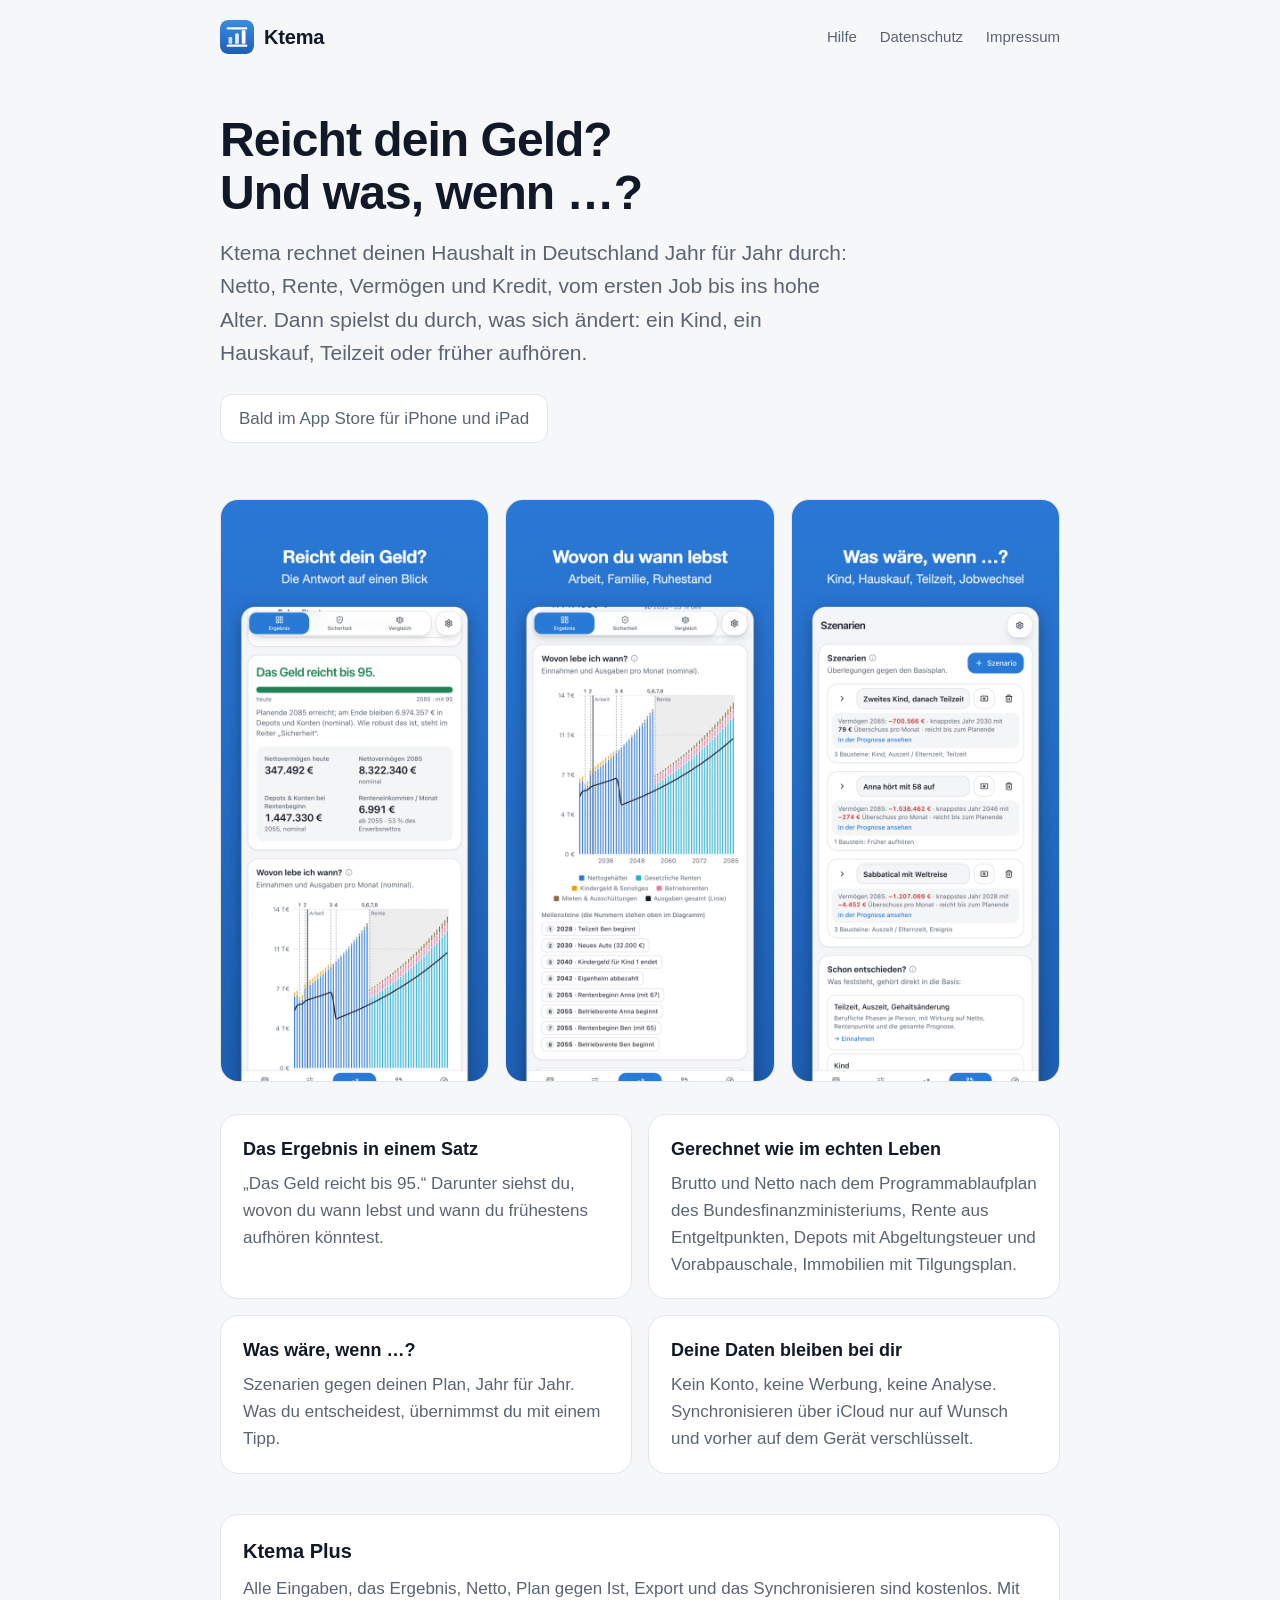
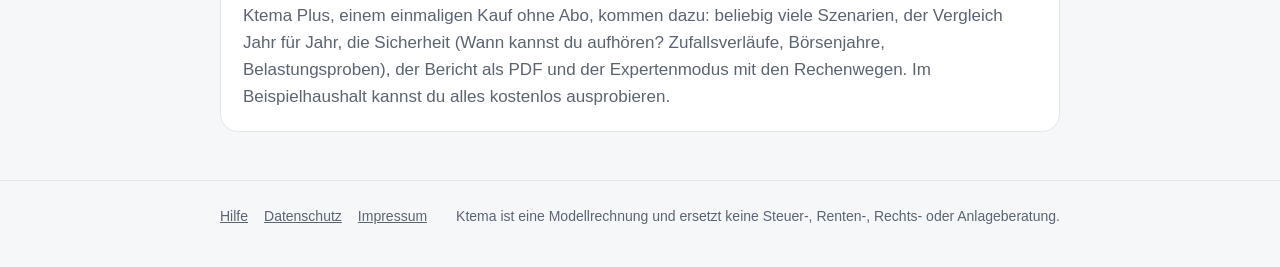
==== index.html @ 3a14bbde "Website von Ktema: Startseite, Impressum, Datenschutz, Hilfe" ====
<!doctype html>
<html lang="de">
<head>
  <meta charset="utf-8">
  <meta name="viewport" content="width=device-width, initial-scale=1">
  <title>Ktema: Finanzplan für deinen Haushalt</title>
  <meta name="description" content="Ktema rechnet deinen Haushalt Jahr für Jahr durch und zeigt, was sich ändert, wenn das Leben anders kommt. Ohne Konto, ohne Werbung, alles auf dem Gerät.">
  <link rel="icon" href="icon.svg" type="image/svg+xml">
  <link rel="apple-touch-icon" href="apple-touch-icon.png">
  <link rel="stylesheet" href="style.css">
  <meta name="theme-color" content="#2a78d6">
  <meta property="og:type" content="website">
  <meta property="og:url" content="https://ktema.de/">
  <meta property="og:title" content="Ktema: Finanzplan für deinen Haushalt">
  <meta property="og:description" content="Reicht dein Geld? Und was, wenn …? Ktema rechnet deinen Haushalt Jahr für Jahr durch. Ohne Konto, ohne Werbung.">
  <meta property="og:image" content="https://ktema.de/bilder/teilen.png">
  <meta property="og:image:width" content="1200">
  <meta property="og:image:height" content="630">
  <meta name="twitter:card" content="summary_large_image">
</head>
<body>
  <header class="top">
    <div class="wrap">
      <a class="brand" href="./"><img src="icon.svg" alt="">Ktema</a>
      <nav>
        <a href="hilfe/">Hilfe</a>
        <a href="datenschutz/">Datenschutz</a>
        <a href="impressum/">Impressum</a>
      </nav>
    </div>
  </header>

  <main>
    <section class="hero">
      <div class="wrap">
        <h1>Reicht dein Geld?<br>Und was, wenn …?</h1>
        <p class="lead">Ktema rechnet deinen Haushalt in Deutschland Jahr für Jahr durch: Netto, Rente, Vermögen und Kredit,
          vom ersten Job bis ins hohe Alter. Dann spielst du durch, was sich ändert: ein Kind, ein Hauskauf, Teilzeit oder
          früher aufhören.</p>
        <span class="badge soon">Bald im App Store für iPhone und iPad</span>
      </div>
    </section>

    <div class="wrap">
      <div class="shots">
        <img src="bilder/ergebnis.png" alt="Ergebnis der Prognose: Das Geld reicht bis 95." width="600" height="1304">
        <img src="bilder/lebensgrafik.png" alt="Lebensgrafik: wovon du in welchem Lebensabschnitt lebst" width="600" height="1304">
        <img src="bilder/szenarien.png" alt="Szenarien: Kind, Hauskauf, Teilzeit, Jobwechsel" width="600" height="1304">
      </div>

      <div class="features">
        <div class="card">
          <h2>Das Ergebnis in einem Satz</h2>
          <p>„Das Geld reicht bis 95.“ Darunter siehst du, wovon du wann lebst und wann du frühestens aufhören könntest.</p>
        </div>
        <div class="card">
          <h2>Gerechnet wie im echten Leben</h2>
          <p>Brutto und Netto nach dem Programmablaufplan des Bundesfinanzministeriums, Rente aus Entgeltpunkten,
            Depots mit Abgeltungsteuer und Vorabpauschale, Immobilien mit Tilgungsplan.</p>
        </div>
        <div class="card">
          <h2>Was wäre, wenn …?</h2>
          <p>Szenarien gegen deinen Plan, Jahr für Jahr. Was du entscheidest, übernimmst du mit einem Tipp.</p>
        </div>
        <div class="card">
          <h2>Deine Daten bleiben bei dir</h2>
          <p>Kein Konto, keine Werbung, keine Analyse. Synchronisieren über iCloud nur auf Wunsch und vorher auf dem
            Gerät verschlüsselt.</p>
        </div>
      </div>

      <section class="card plus">
        <h2>Ktema Plus</h2>
        <p>Alle Eingaben, das Ergebnis, Netto, Plan gegen Ist, Export und das Synchronisieren sind kostenlos. Mit Ktema Plus,
          einem einmaligen Kauf ohne Abo, kommen dazu: beliebig viele Szenarien, der Vergleich Jahr für Jahr, die Sicherheit
          (Wann kannst du aufhören? Zufallsverläufe, Börsenjahre, Belastungsproben), der Bericht als PDF und der Expertenmodus
          mit den Rechenwegen. Im Beispielhaushalt kannst du alles kostenlos ausprobieren.</p>
      </section>
    </div>
  </main>

  <footer>
    <div class="wrap">
      <div><a href="hilfe/">Hilfe</a><a href="datenschutz/">Datenschutz</a><a href="impressum/">Impressum</a></div>
      <div>Ktema ist eine Modellrechnung und ersetzt keine Steuer-, Renten-, Rechts- oder Anlageberatung.</div>
    </div>
  </footer>
</body>
</html>
---- style.css ----
/* Website von Ktema: eine Datei, ohne Schriften, Skripte oder Dienste von fremden Servern */
:root {
  --bg: #f6f7f9;
  --paper: #ffffff;
  --ink: #111827;
  --muted: #5b6472;
  --line: #e3e6eb;
  --accent: #2a78d6;
  --accent-ink: #ffffff;
  color-scheme: light dark;
}
@media (prefers-color-scheme: dark) {
  :root {
    --bg: #0f1216;
    --paper: #171b21;
    --ink: #eef1f5;
    --muted: #9aa3af;
    --line: #2a3038;
    --accent: #4b93ea;
  }
}
* { box-sizing: border-box; }
html { -webkit-text-size-adjust: 100%; }
body {
  margin: 0;
  background: var(--bg);
  color: var(--ink);
  font: 17px/1.6 -apple-system, BlinkMacSystemFont, 'Segoe UI', Roboto, 'Helvetica Neue', Arial, sans-serif;
}
a { color: var(--accent); }
.wrap { max-width: 880px; margin: 0 auto; padding: 0 20px; }

header.top { padding: 20px 0; }
header.top .wrap { display: flex; align-items: center; justify-content: space-between; gap: 16px; flex-wrap: wrap; }
.brand { display: inline-flex; align-items: center; gap: 10px; color: var(--ink); text-decoration: none; font-weight: 700; font-size: 20px; letter-spacing: -0.01em; }
.brand img { width: 34px; height: 34px; border-radius: 8px; }
nav a { color: var(--muted); text-decoration: none; margin-left: 18px; font-size: 15px; }
nav a:first-child { margin-left: 0; }
nav a:hover, nav a[aria-current='page'] { color: var(--ink); }

.hero { padding: 40px 0 24px; }
.hero h1 { font-size: clamp(32px, 6vw, 48px); line-height: 1.1; letter-spacing: -0.02em; margin: 0 0 16px; }
.hero p.lead { font-size: clamp(18px, 2.4vw, 21px); color: var(--muted); max-width: 640px; margin: 0 0 24px; }
.badge { display: inline-block; background: var(--accent); color: var(--accent-ink); padding: 10px 18px; border-radius: 12px; font-weight: 600; text-decoration: none; }
.badge.soon { background: var(--paper); color: var(--muted); border: 1px solid var(--line); font-weight: 500; }

.shots { display: grid; grid-template-columns: repeat(3, 1fr); gap: 16px; margin: 32px 0; }
.shots img { width: 100%; height: auto; border-radius: 18px; border: 1px solid var(--line); background: var(--paper); }
@media (max-width: 640px) {
  .shots { grid-template-columns: repeat(3, 72%); overflow-x: auto; scroll-snap-type: x mandatory; padding-bottom: 8px; }
  .shots img { scroll-snap-align: start; }
}

.features { display: grid; grid-template-columns: repeat(2, 1fr); gap: 16px; margin: 24px 0 40px; }
@media (max-width: 640px) { .features { grid-template-columns: 1fr; } }
.card { background: var(--paper); border: 1px solid var(--line); border-radius: 18px; padding: 20px 22px; }
.card h2, .card h3 { margin: 0 0 6px; font-size: 18px; }
.card p { margin: 0; color: var(--muted); }
.card.plus { margin: 0 0 48px; }
.card.plus h2 { font-size: 20px; margin-bottom: 8px; }

main.page { padding: 16px 0 48px; }
main.page h1 { font-size: 32px; letter-spacing: -0.01em; margin: 8px 0 20px; }
main.page h2 { font-size: 20px; margin: 32px 0 8px; }
main.page h3 { font-size: 17px; margin: 20px 0 4px; }
main.page p, main.page li { color: var(--ink); }
main.page .muted { color: var(--muted); }
address { font-style: normal; }

details { background: var(--paper); border: 1px solid var(--line); border-radius: 14px; padding: 14px 18px; margin: 10px 0; }
details summary { cursor: pointer; font-weight: 600; }
details p { margin: 10px 0 0; }

footer { border-top: 1px solid var(--line); padding: 24px 0 40px; color: var(--muted); font-size: 14px; }
footer .wrap { display: flex; justify-content: space-between; gap: 12px; flex-wrap: wrap; }
footer a { color: var(--muted); margin-right: 16px; }
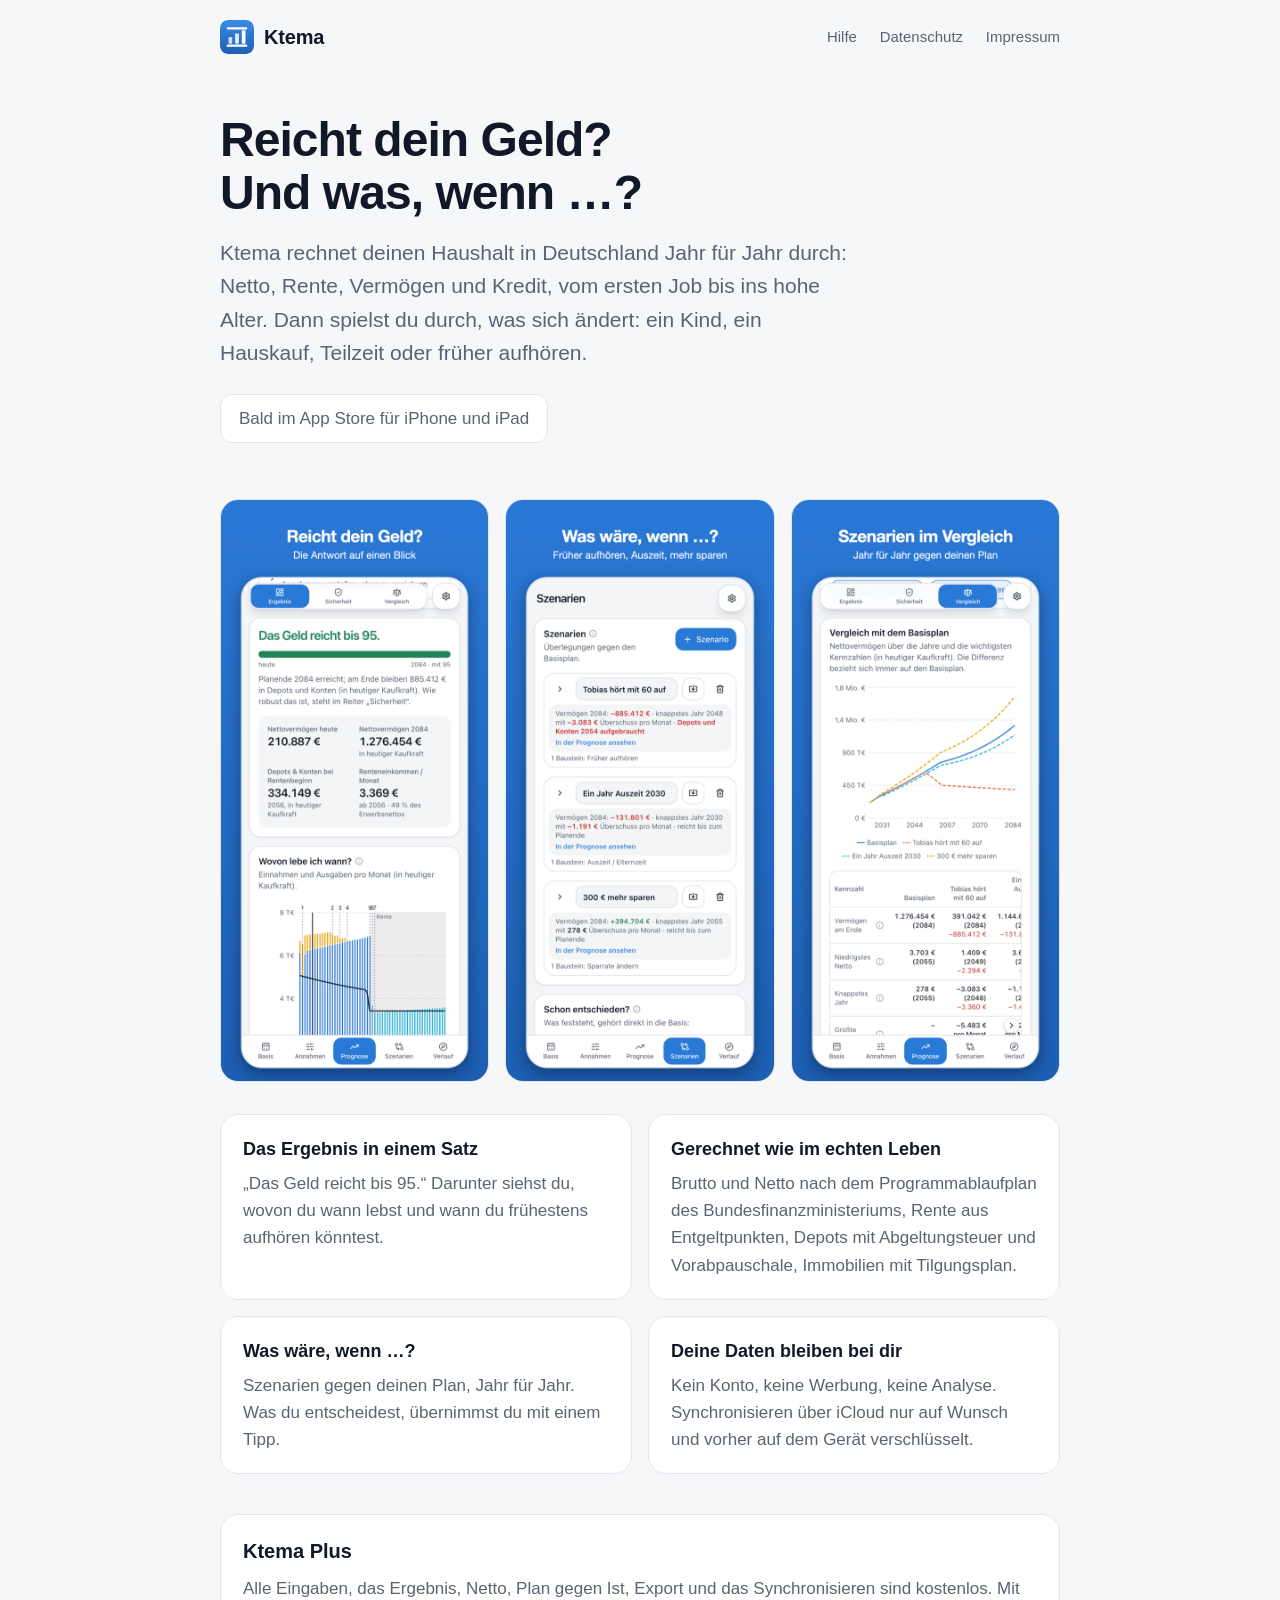
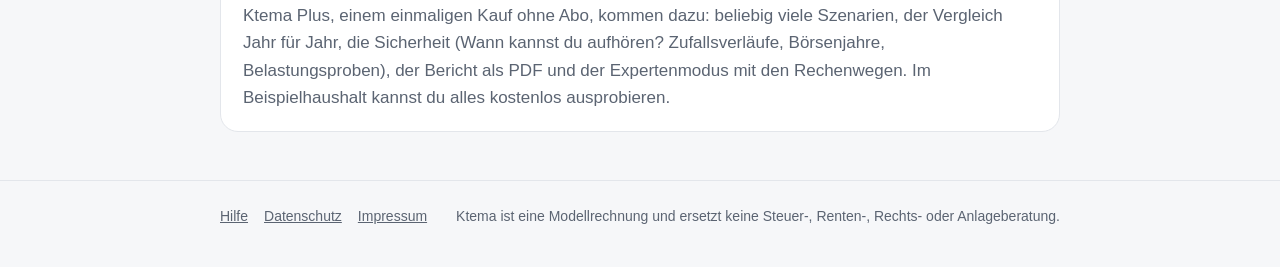
==== commit e65d12a2: "Neue Bildschirmfotos: Ergebnis, Szenarien, Vergleich" ====
--- a/index.html
+++ b/index.html
@@ -44,8 +44,8 @@
     <div class="wrap">
       <div class="shots">
         <img src="bilder/ergebnis.png" alt="Ergebnis der Prognose: Das Geld reicht bis 95." width="600" height="1304">
-        <img src="bilder/lebensgrafik.png" alt="Lebensgrafik: wovon du in welchem Lebensabschnitt lebst" width="600" height="1304">
-        <img src="bilder/szenarien.png" alt="Szenarien: Kind, Hauskauf, Teilzeit, Jobwechsel" width="600" height="1304">
+        <img src="bilder/szenarien.png" alt="Szenarien: früher aufhören, Auszeit, mehr sparen" width="600" height="1304">
+        <img src="bilder/vergleich.png" alt="Szenarien im Vergleich: Jahr für Jahr gegen den Plan" width="600" height="1304">
       </div>
 
       <div class="features">
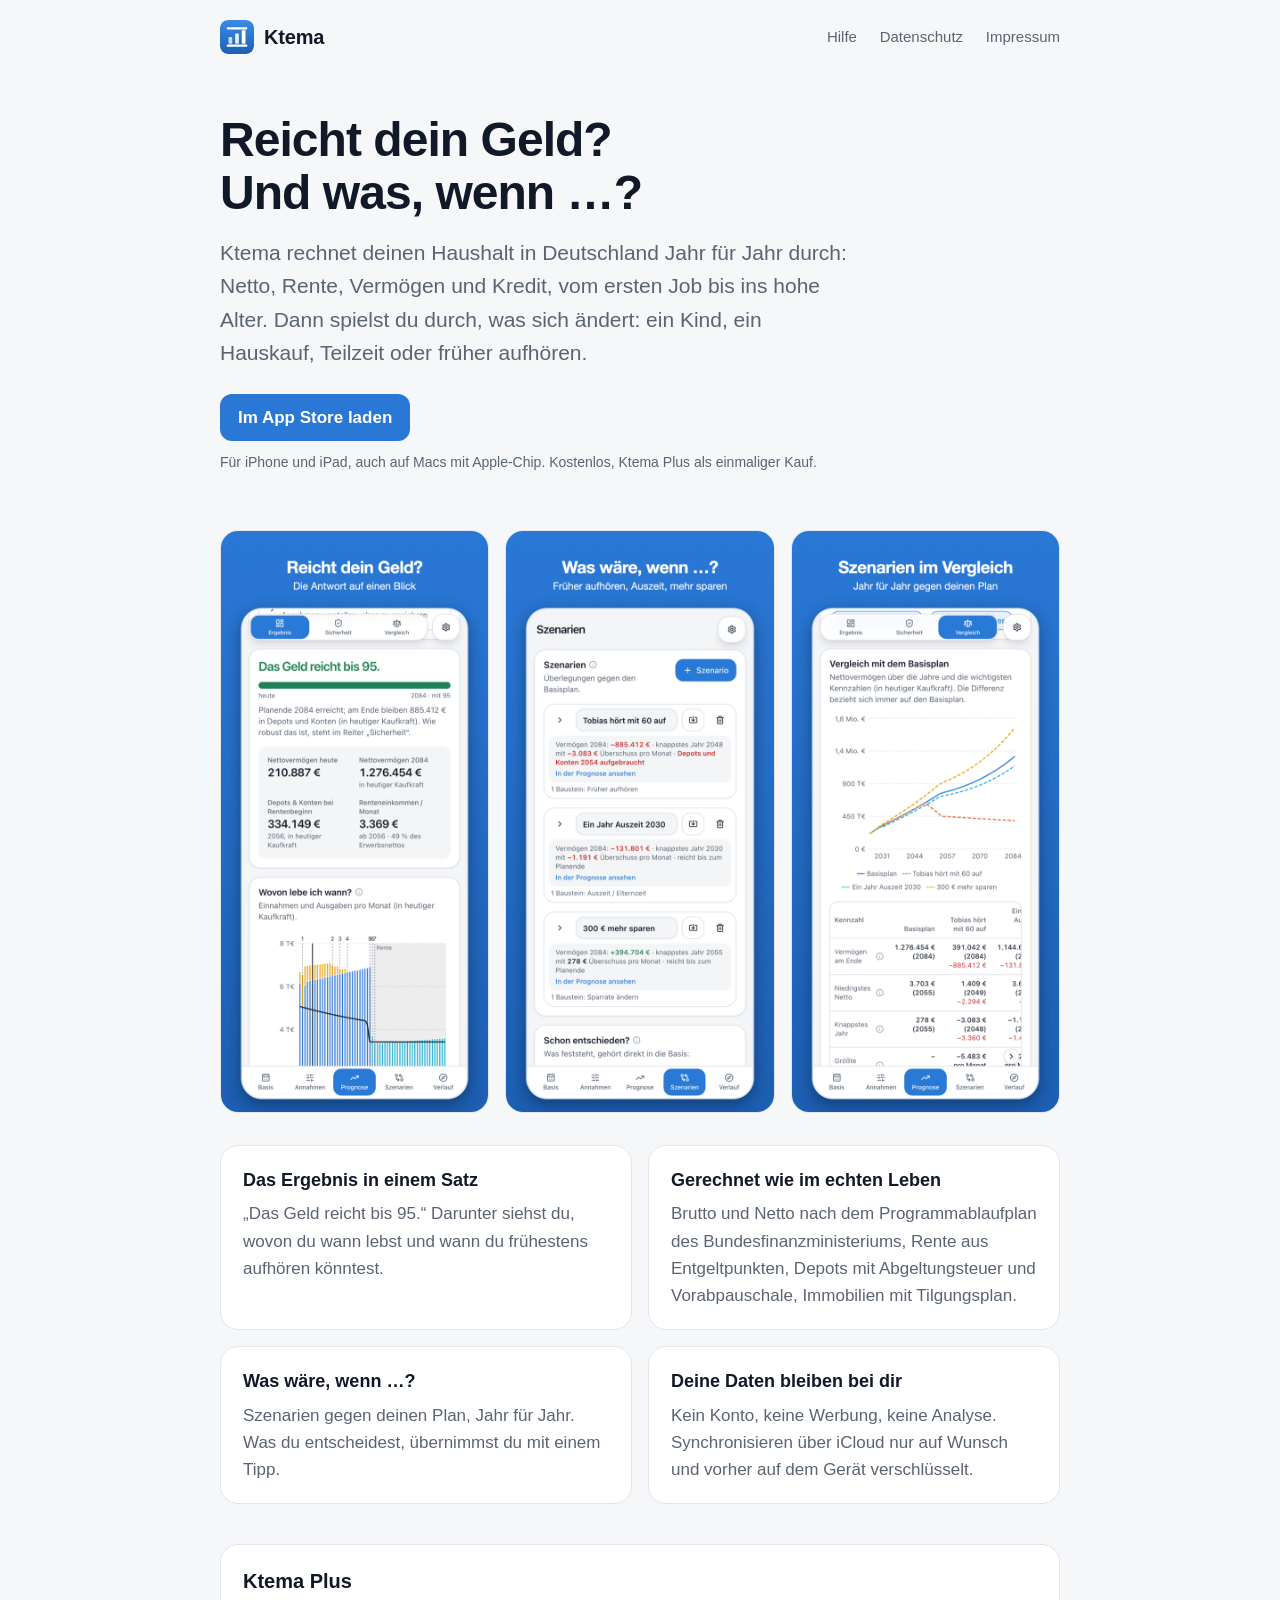
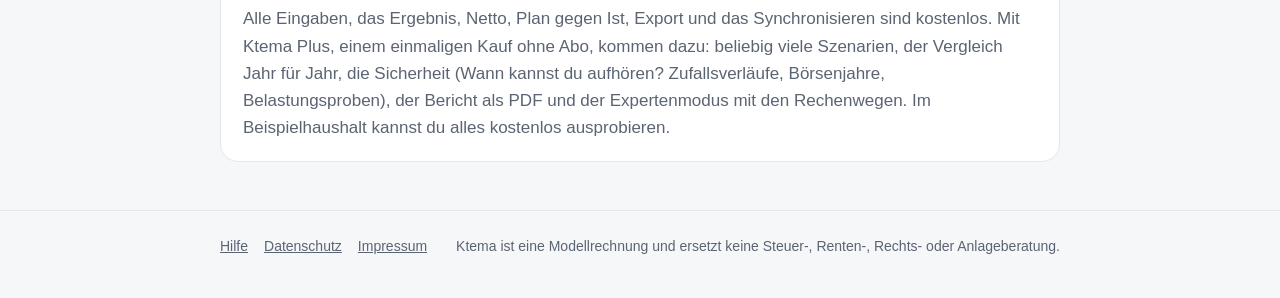
==== commit d81dcb63: "App-Store-Link statt „Bald im App Store“" ====
--- a/index.html
+++ b/index.html
@@ -37,7 +37,8 @@
         <p class="lead">Ktema rechnet deinen Haushalt in Deutschland Jahr für Jahr durch: Netto, Rente, Vermögen und Kredit,
           vom ersten Job bis ins hohe Alter. Dann spielst du durch, was sich ändert: ein Kind, ein Hauskauf, Teilzeit oder
           früher aufhören.</p>
-        <span class="badge soon">Bald im App Store für iPhone und iPad</span>
+        <a class="badge" href="https://apps.apple.com/de/app/id6823121741" rel="noopener noreferrer">Im App Store laden</a>
+        <p class="note">Für iPhone und iPad, auch auf Macs mit Apple-Chip. Kostenlos, Ktema Plus als einmaliger Kauf.</p>
       </div>
     </section>
 
--- a/style.css
+++ b/style.css
@@ -42,7 +42,7 @@
 .hero h1 { font-size: clamp(32px, 6vw, 48px); line-height: 1.1; letter-spacing: -0.02em; margin: 0 0 16px; }
 .hero p.lead { font-size: clamp(18px, 2.4vw, 21px); color: var(--muted); max-width: 640px; margin: 0 0 24px; }
 .badge { display: inline-block; background: var(--accent); color: var(--accent-ink); padding: 10px 18px; border-radius: 12px; font-weight: 600; text-decoration: none; }
-.badge.soon { background: var(--paper); color: var(--muted); border: 1px solid var(--line); font-weight: 500; }
+.note { margin: 10px 0 0; font-size: 14px; color: var(--muted); }
 
 .shots { display: grid; grid-template-columns: repeat(3, 1fr); gap: 16px; margin: 32px 0; }
 .shots img { width: 100%; height: auto; border-radius: 18px; border: 1px solid var(--line); background: var(--paper); }
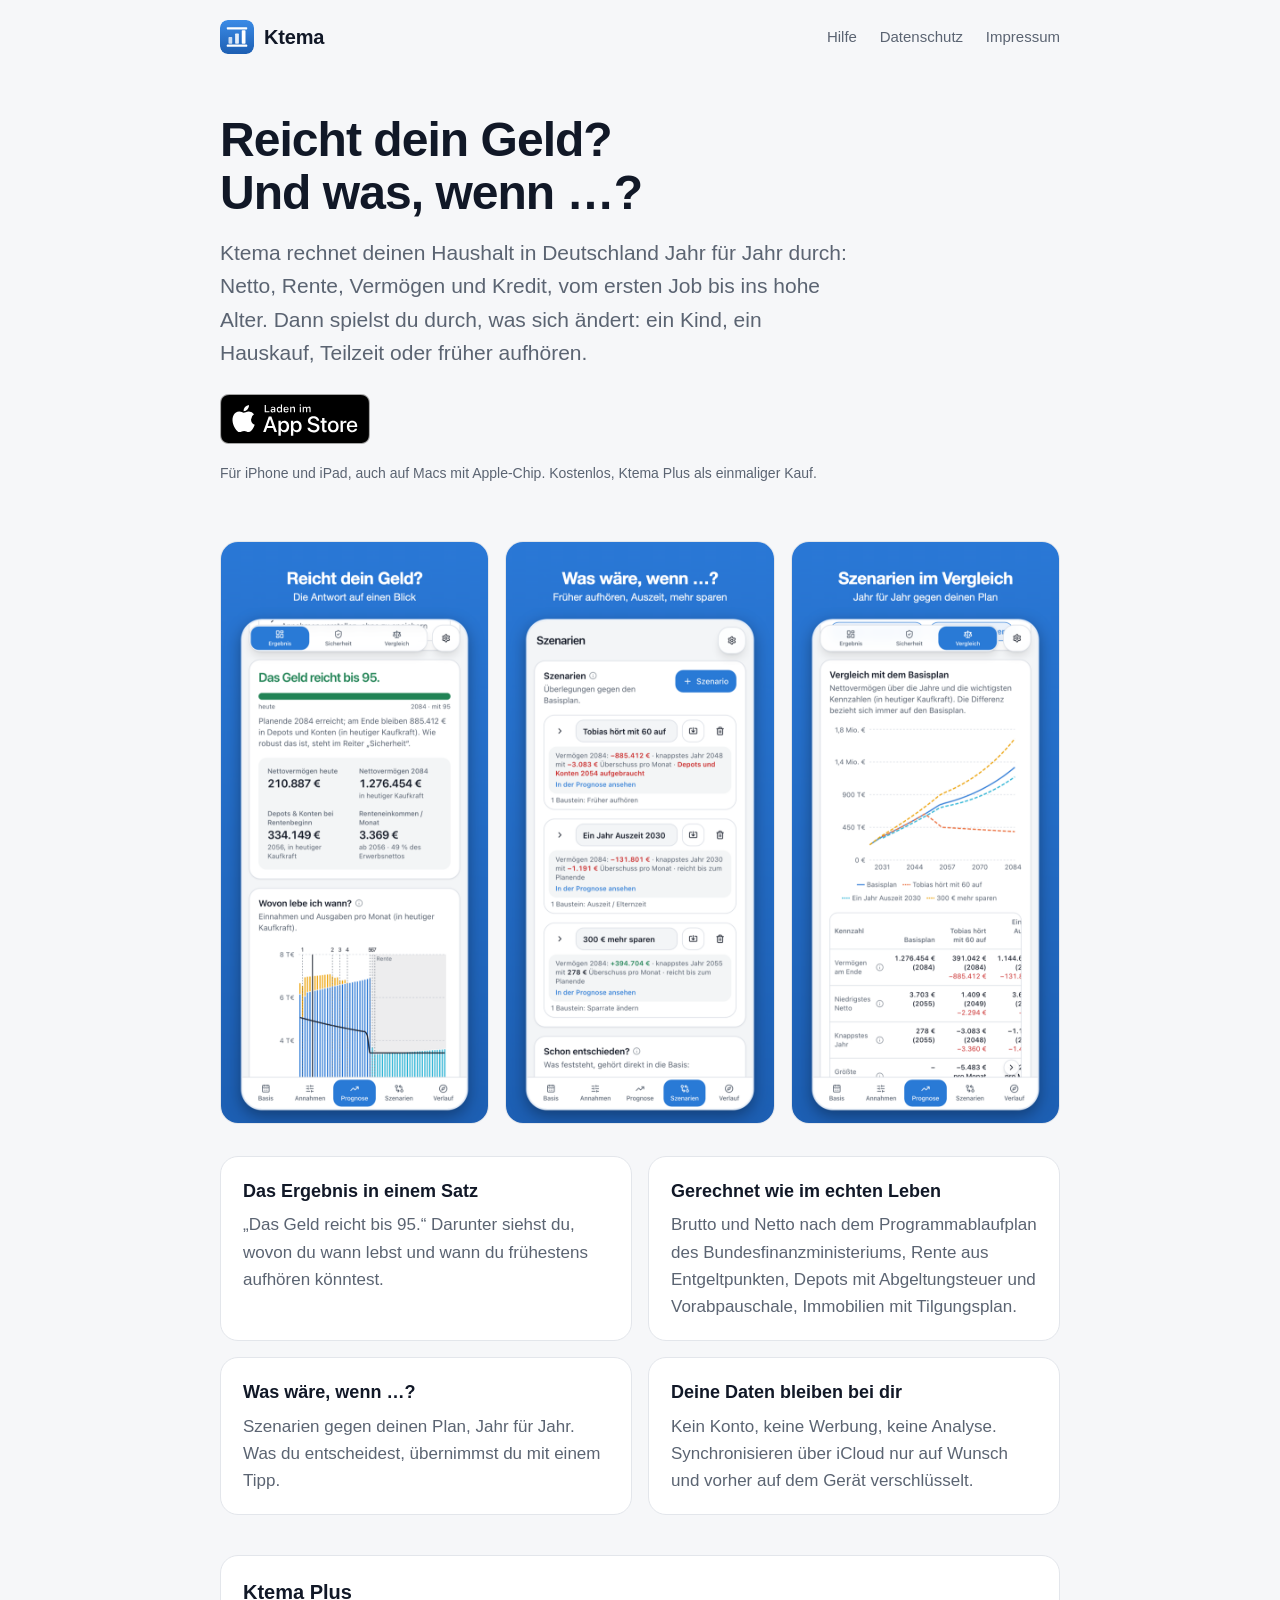
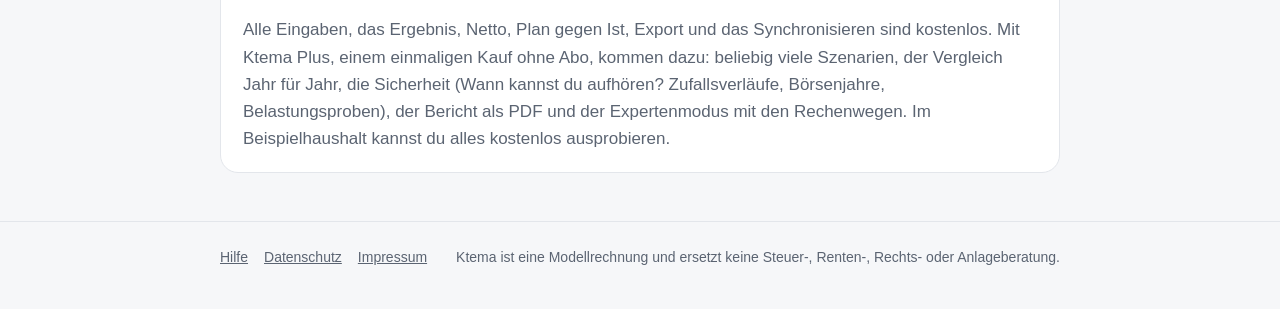
==== commit 06a63808: "Offizielles Abzeichen „Laden im App Store“, hell und dunkel" ====
--- a/index.html
+++ b/index.html
@@ -37,7 +37,12 @@
         <p class="lead">Ktema rechnet deinen Haushalt in Deutschland Jahr für Jahr durch: Netto, Rente, Vermögen und Kredit,
           vom ersten Job bis ins hohe Alter. Dann spielst du durch, was sich ändert: ein Kind, ein Hauskauf, Teilzeit oder
           früher aufhören.</p>
-        <a class="badge" href="https://apps.apple.com/de/app/id6823121741" rel="noopener noreferrer">Im App Store laden</a>
+        <a class="store" href="https://apps.apple.com/de/app/id6823121741" rel="noopener noreferrer">
+          <picture>
+            <source srcset="bilder/app-store-weiss.svg" media="(prefers-color-scheme: dark)">
+            <img src="bilder/app-store-schwarz.svg" alt="Laden im App Store" width="150" height="50">
+          </picture>
+        </a>
         <p class="note">Für iPhone und iPad, auch auf Macs mit Apple-Chip. Kostenlos, Ktema Plus als einmaliger Kauf.</p>
       </div>
     </section>
--- a/style.css
+++ b/style.css
@@ -41,7 +41,8 @@
 .hero { padding: 40px 0 24px; }
 .hero h1 { font-size: clamp(32px, 6vw, 48px); line-height: 1.1; letter-spacing: -0.02em; margin: 0 0 16px; }
 .hero p.lead { font-size: clamp(18px, 2.4vw, 21px); color: var(--muted); max-width: 640px; margin: 0 0 24px; }
-.badge { display: inline-block; background: var(--accent); color: var(--accent-ink); padding: 10px 18px; border-radius: 12px; font-weight: 600; text-decoration: none; }
+.store { display: inline-block; line-height: 0; }
+.store img { height: 50px; width: auto; }
 .note { margin: 10px 0 0; font-size: 14px; color: var(--muted); }
 
 .shots { display: grid; grid-template-columns: repeat(3, 1fr); gap: 16px; margin: 32px 0; }
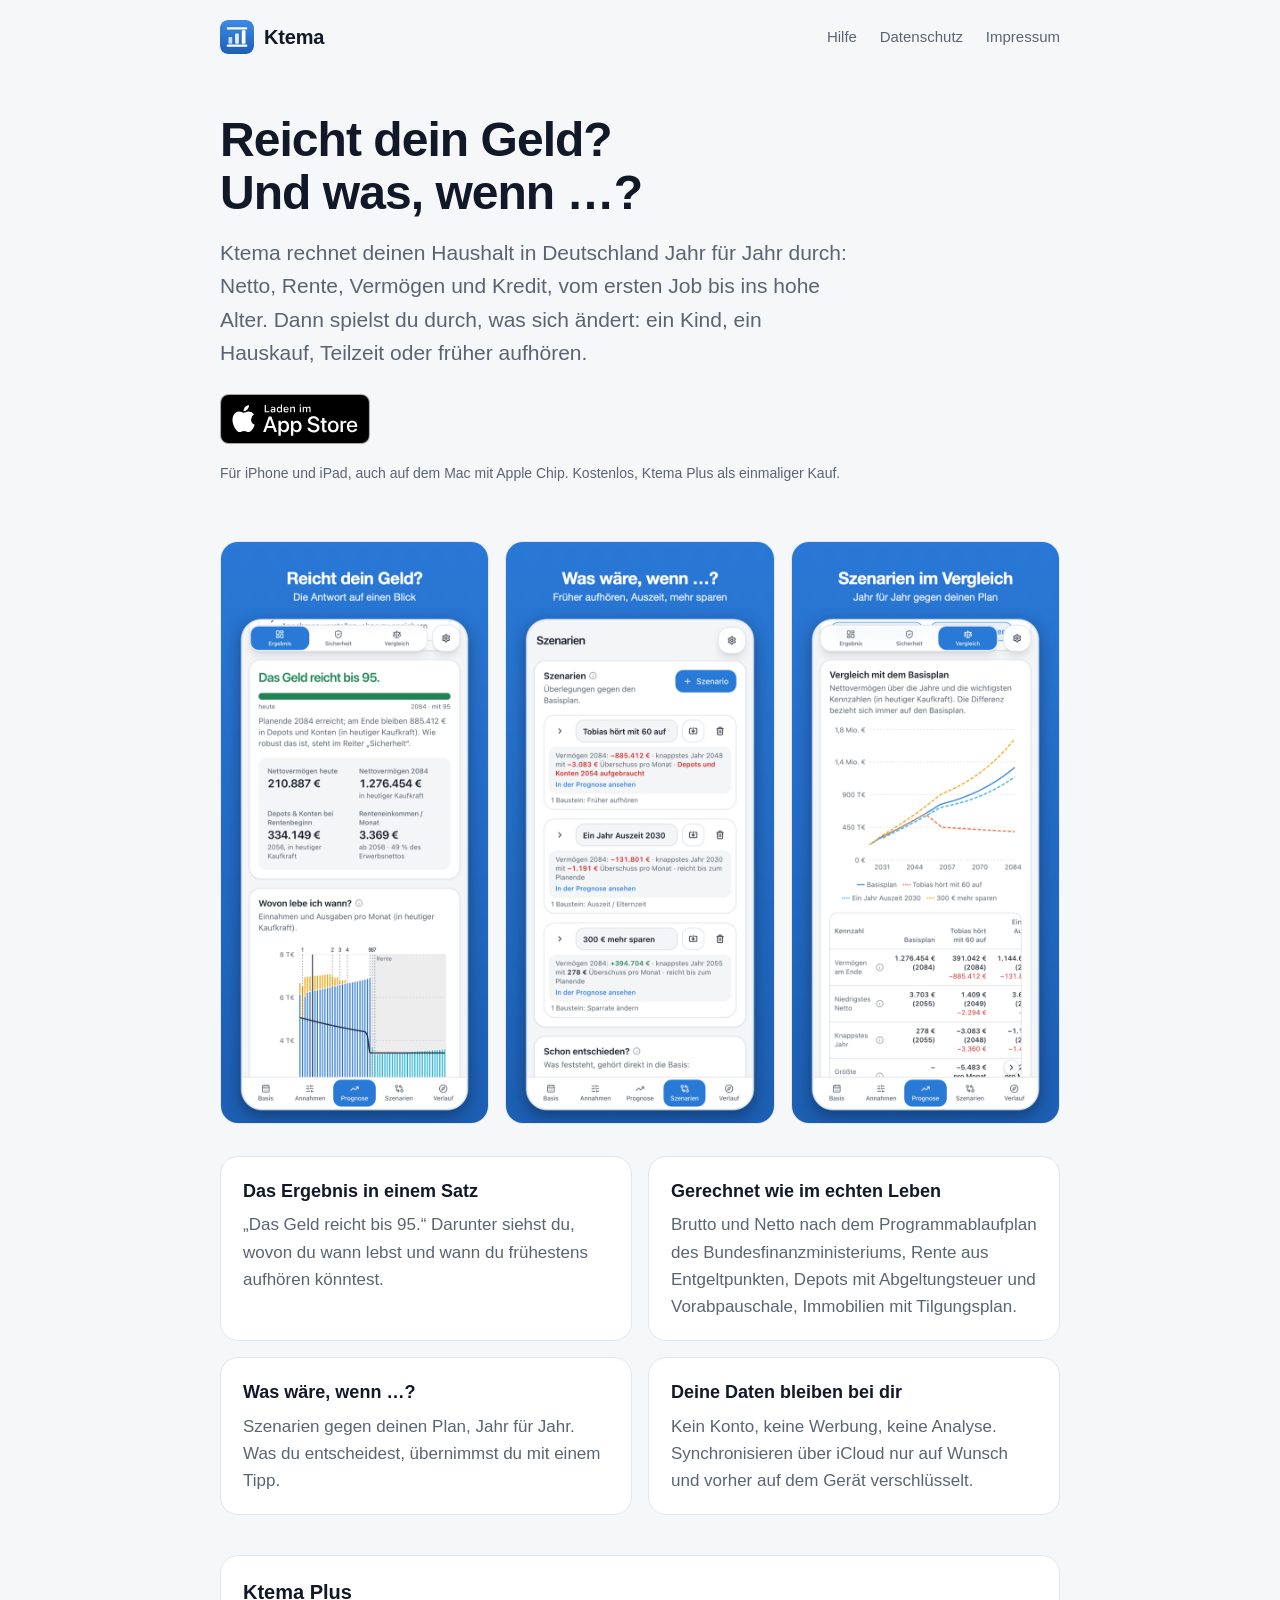
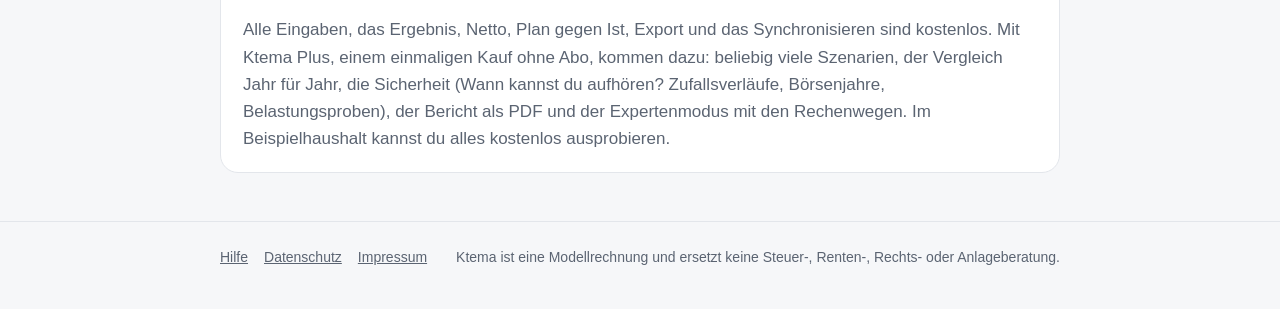
==== commit 2cc0d556: "Markenhinweis für Apple, Produktnamen nach Apples Regeln" ====
--- a/index.html
+++ b/index.html
@@ -43,7 +43,7 @@
             <img src="bilder/app-store-schwarz.svg" alt="Laden im App Store" width="150" height="50">
           </picture>
         </a>
-        <p class="note">Für iPhone und iPad, auch auf Macs mit Apple-Chip. Kostenlos, Ktema Plus als einmaliger Kauf.</p>
+        <p class="note">Für iPhone und iPad, auch auf dem Mac mit Apple Chip. Kostenlos, Ktema Plus als einmaliger Kauf.</p>
       </div>
     </section>
 
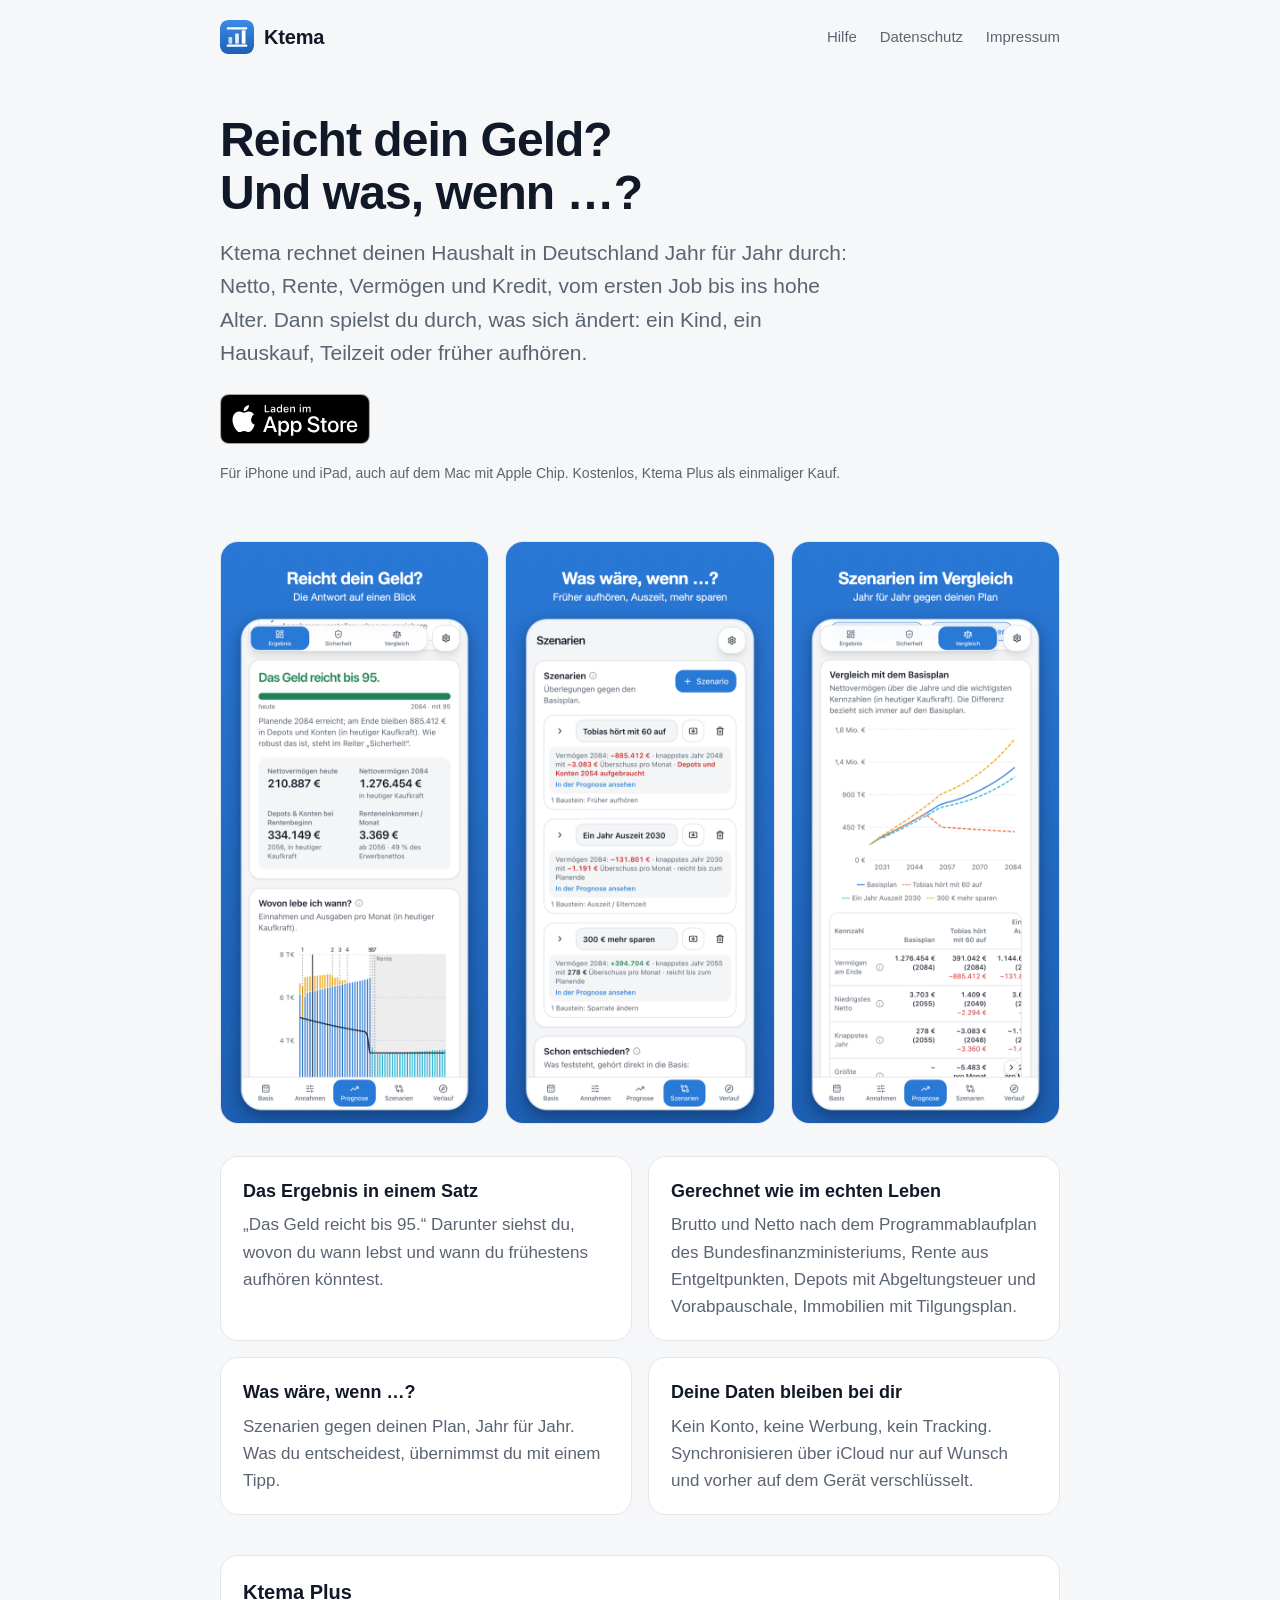
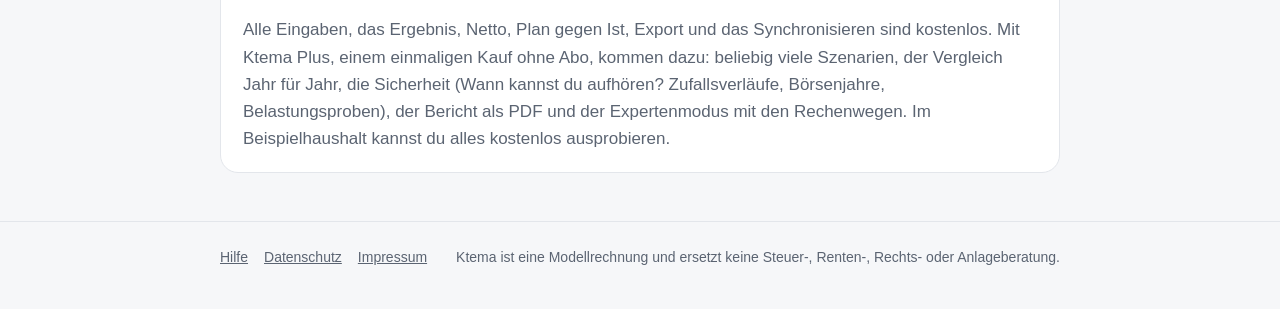
==== commit b2f24435: "Startseite: kein Tracking statt keine Analyse" ====
--- a/index.html
+++ b/index.html
@@ -70,7 +70,7 @@
         </div>
         <div class="card">
           <h2>Deine Daten bleiben bei dir</h2>
-          <p>Kein Konto, keine Werbung, keine Analyse. Synchronisieren über iCloud nur auf Wunsch und vorher auf dem
+          <p>Kein Konto, keine Werbung, kein Tracking. Synchronisieren über iCloud nur auf Wunsch und vorher auf dem
             Gerät verschlüsselt.</p>
         </div>
       </div>
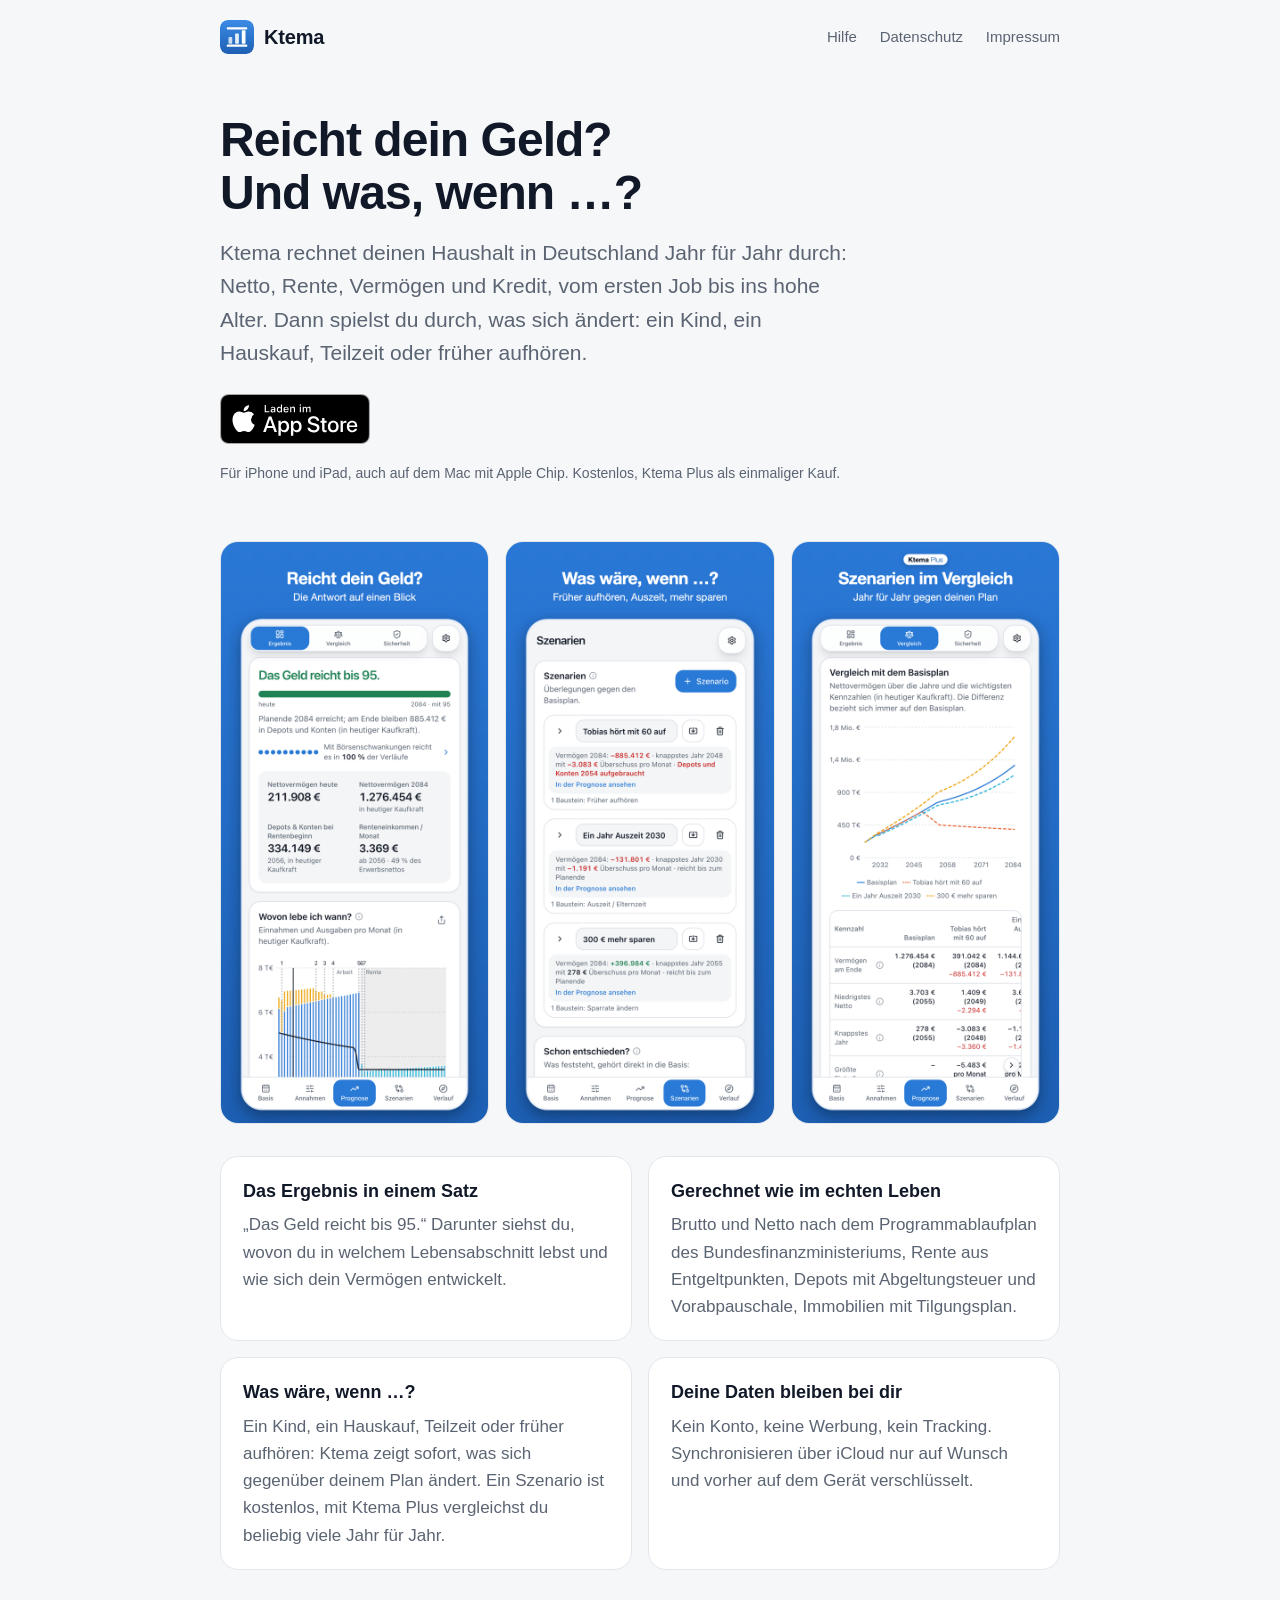
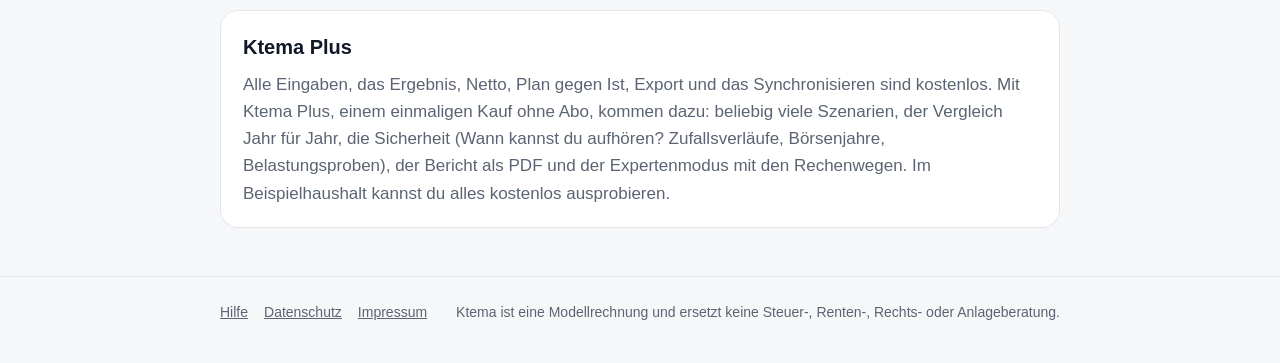
==== commit d8c3010b: "Bilder von Version 1.0.1, Untertitel wie im App Store, Plus korrekt gekennzeichnet" ====
--- a/index.html
+++ b/index.html
@@ -3,7 +3,7 @@
 <head>
   <meta charset="utf-8">
   <meta name="viewport" content="width=device-width, initial-scale=1">
-  <title>Ktema: Finanzplan für deinen Haushalt</title>
+  <title>Ktema: Rente, Netto &amp; Vermögen planen</title>
   <meta name="description" content="Ktema rechnet deinen Haushalt Jahr für Jahr durch und zeigt, was sich ändert, wenn das Leben anders kommt. Ohne Konto, ohne Werbung, alles auf dem Gerät.">
   <link rel="icon" href="icon.svg" type="image/svg+xml">
   <link rel="apple-touch-icon" href="apple-touch-icon.png">
@@ -11,7 +11,7 @@
   <meta name="theme-color" content="#2a78d6">
   <meta property="og:type" content="website">
   <meta property="og:url" content="https://ktema.de/">
-  <meta property="og:title" content="Ktema: Finanzplan für deinen Haushalt">
+  <meta property="og:title" content="Ktema: Rente, Netto &amp; Vermögen planen">
   <meta property="og:description" content="Reicht dein Geld? Und was, wenn …? Ktema rechnet deinen Haushalt Jahr für Jahr durch. Ohne Konto, ohne Werbung.">
   <meta property="og:image" content="https://ktema.de/bilder/teilen.png">
   <meta property="og:image:width" content="1200">
@@ -57,7 +57,8 @@
       <div class="features">
         <div class="card">
           <h2>Das Ergebnis in einem Satz</h2>
-          <p>„Das Geld reicht bis 95.“ Darunter siehst du, wovon du wann lebst und wann du frühestens aufhören könntest.</p>
+          <p>„Das Geld reicht bis 95.“ Darunter siehst du, wovon du in welchem Lebensabschnitt lebst und wie sich dein
+            Vermögen entwickelt.</p>
         </div>
         <div class="card">
           <h2>Gerechnet wie im echten Leben</h2>
@@ -66,7 +67,8 @@
         </div>
         <div class="card">
           <h2>Was wäre, wenn …?</h2>
-          <p>Szenarien gegen deinen Plan, Jahr für Jahr. Was du entscheidest, übernimmst du mit einem Tipp.</p>
+          <p>Ein Kind, ein Hauskauf, Teilzeit oder früher aufhören: Ktema zeigt sofort, was sich gegenüber deinem Plan
+            ändert. Ein Szenario ist kostenlos, mit Ktema Plus vergleichst du beliebig viele Jahr für Jahr.</p>
         </div>
         <div class="card">
           <h2>Deine Daten bleiben bei dir</h2>
